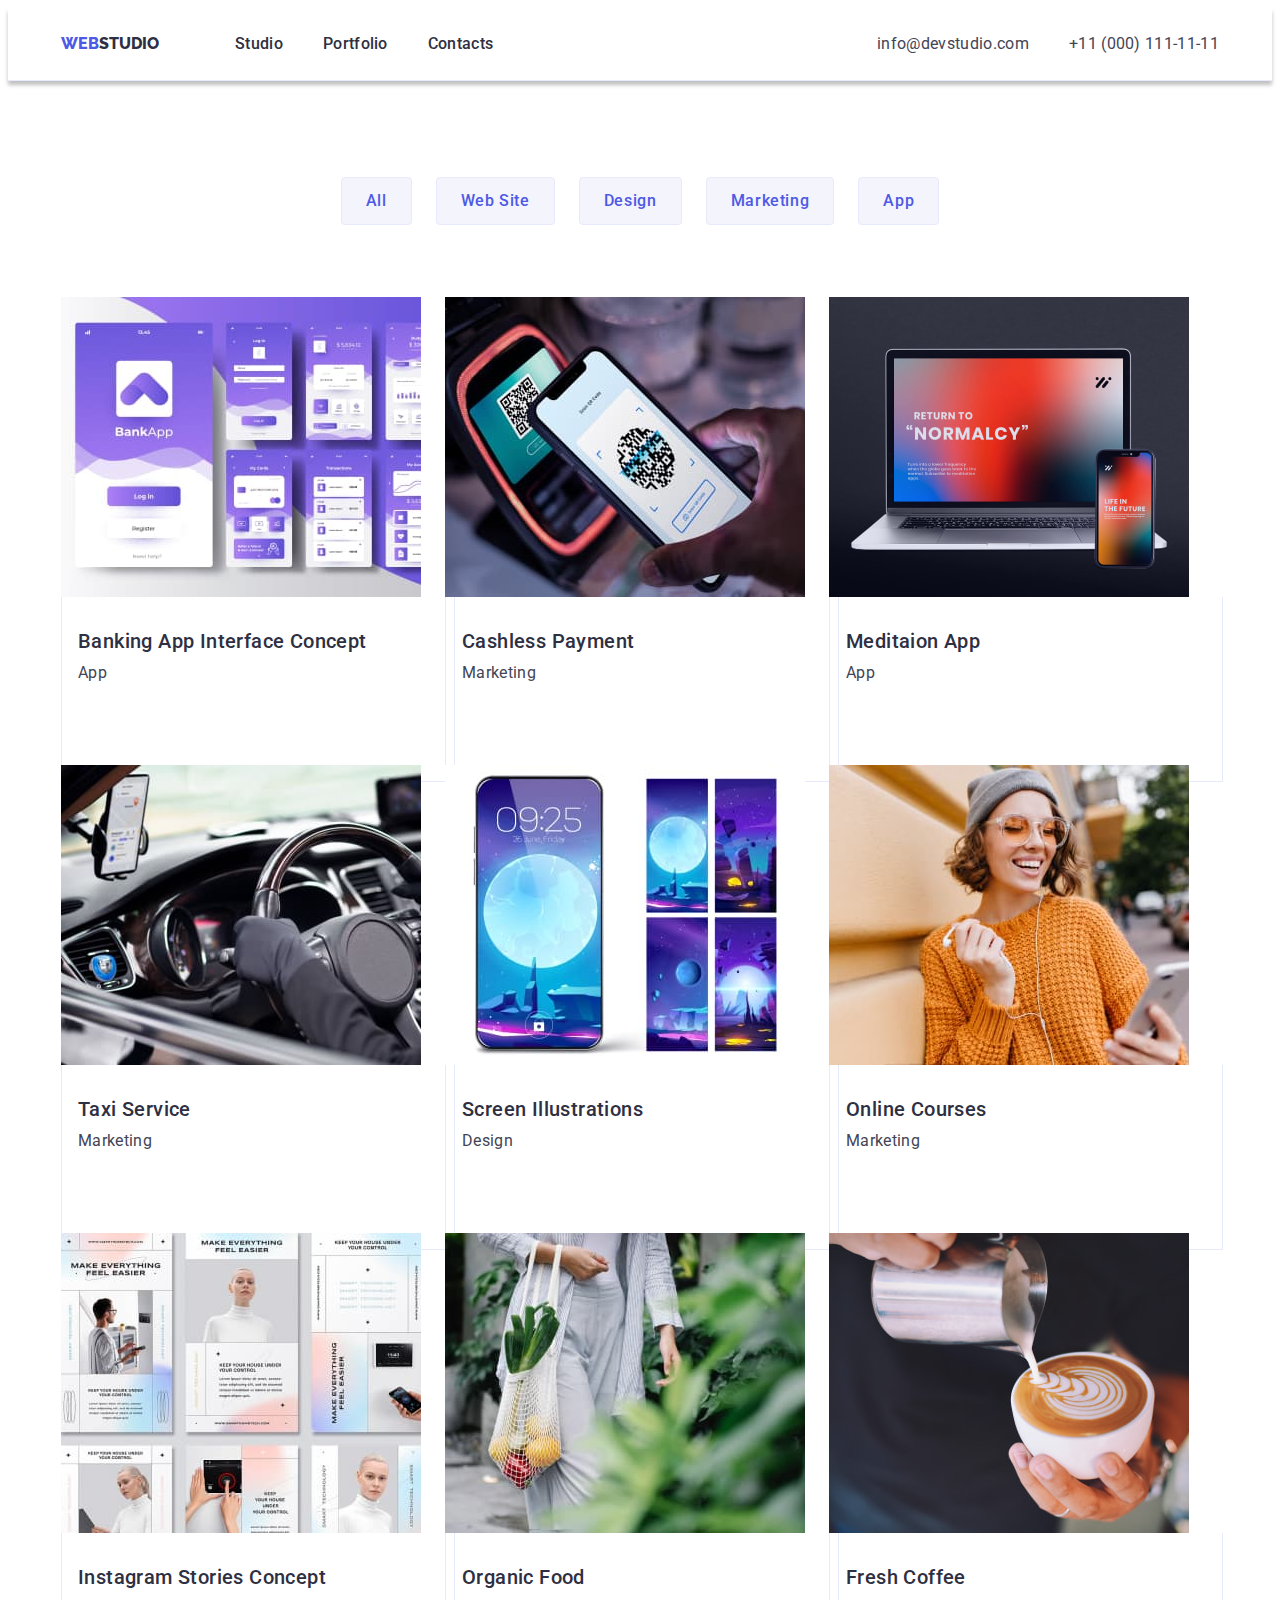
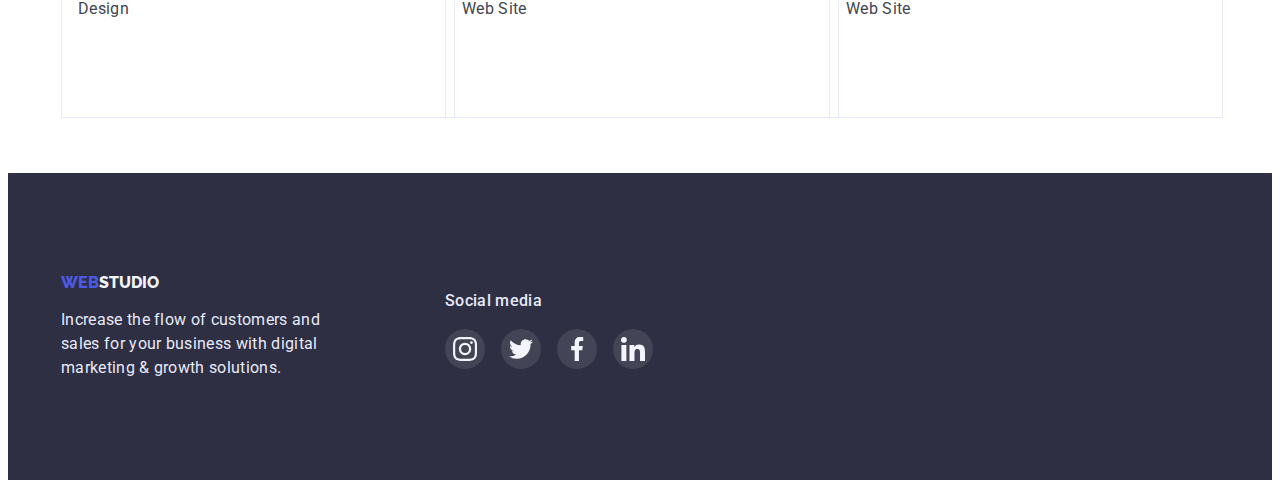
==== portfolio.html @ ff69e770 "start" ====
<!DOCTYPE html>
<html lang="en">
  <head>
    <meta charset="UTF-8" />
    <meta http-equiv="X-UA-Compatible" content="IE=edge" />
    <meta name="viewport" content="width=device-width, initial-scale=1.0" />
    <title>Document</title>
    <link rel="preconnect" href="https://fonts.googleapis.com">
    <link rel="preconnect" href="https://fonts.gstatic.com" crossorigin>
    <link href="https://fonts.googleapis.com/css2?family=Raleway:wght@800&family=Roboto:wght@400;500;700;900&display=swap" rel="stylesheet">
    <link rel="stylesheet" href="https://cdnjs.cloudflare.com/ajax/libs/modern-normalize/1.1.0/modern-normalize.min.css" integrity="sha512-wpPYUAdjBVSE4KJnH1VR1HeZfpl1ub8YT/NKx4PuQ5NmX2tKuGu6U/JRp5y+Y8XG2tV+wKQpNHVUX03MfMFn9Q==" crossorigin="anonymous" referrerpolicy="no-referrer" />
    <link rel="stylesheet" href="./css/styles.css" />
      </head>
      <body>
        <header class="header">
          <div class="container main-nav">
            <nav class="main-nav">
                <a href="./index.html" class="link logo"><span class="web">WEB</span>STUDIO</a>
                <ul class="list site-nav">
                  <li class="item"><a href="./index.html" class="link">Studio</a>
                  </li>
                  <li class="item"><a href="./portfolio.html" class="link">Portfolio</a>
                  </li>
                  <li class="item"><a href="" class="link">Contacts</a>
                  </li>
                </ul>
              </nav>
           <address class="address">
                <ul class="contact-info list">
                  <li class="item"><a href="mailto:info@devstudio.com" class="link">info@devstudio.com</a></li>
                  <li class="item"><a href="tel:+110001111111" class="link">+11 (000) 111-11-11</a></li>
                </ul>
            </address>
    </div>
      </header>
    <main>
      <!-- Секція 1 -->
      <section class="section-portfolio">
        <div class="container">
              <h1 class="title-portfolio">Portfolio</h1>
        <ul class="list button-list">
          <li><button class="button secondary" type="button">All</button></li>
          <li>
            <button class="button secondary" type="button">Web Site</button>
          </li>
          <li><button class="button secondary" type="button">Design</button></li>
          <li>
            <button class="button secondary" type="button">Marketing</button>
          </li>
          <li><button class="button secondary" type="button">App</button></li>
        </ul>
        <ul class="list card-set">
          <li class="flex-element">
            <a href="#" class="link shadow">
            <img class="list-image" src="./images/banking-app.jpg" alt="Banking App Interface Concept" width="360"/>
            <div class="card-description">
            <h3 class="section-title">Banking App Interface Concept</h3>
            <p class="section-text-group">App</p>
            </div>
            </a>
          </li>
          <li class="flex-element">
            <a href="#" class="link shadow">
            <img class="list-image"
              src="./images/cashless-payment.jpg"
              alt="Cashless Payment"
              width="360"/>
              <div class="card-description">
              <h3 class="section-title">Cashless Payment</h3>
            <p class="section-text-group">Marketing</p>
              </div>
            </a>
          </li>
          <li class="flex-element">
            <a href="#" class="link shadow">
            <img class="list-image"
              src="./images/meditaion-app.jpg"
              alt="Meditaion App"
              width="360"
            />
            <div class="card-description">
            <h3 class="section-title">Meditaion App</h3>
            <p class="section-text-group">App</p>
            </div>
            
            </a>
          </li>
          <li class="flex-element">
            <a href="#" class="link shadow">
            <img class="list-image" src="./images/taxi-service.jpg" alt="Taxi Service" width="360" />
            <div class="card-description">
            <h3 class="section-title">Taxi Service</h3>
            <p class="section-text-group">Marketing</p>
            </div>
            </a>
          </li>
          <li class="flex-element">
            <a href="#" class="link shadow">
            <img class="list-image" src="./images/screen-illustrations.jpg"
              alt="Screen Illustrations"
              width="360"/>
              <div class="card-description">
            <h3 class="section-title">Screen Illustrations</h3>
            <p class="section-text-group">Design</p>
          </div>  
          </a>
            </li>
          <li class="flex-element">
            <a href="#" class="link shadow">
            <img class="list-image"
              src="./images/online-courses.jpg"
              alt="Online Courses"
              width="360"/>
              <div class="card-description">
            <h3 class="section-title">Online Courses</h3>
            <p class="section-text-group">Marketing</p>
              </div>
            
            </a>
          </li>
          <li class="flex-element">
            <a href="#" class="link shadow">
            <img class="list-image"
              src="./images/instagram-stories-concept.jpg"
              alt="Instagram Stories Concept"
              width="360"/>
              <div class="card-description">
            <h3 class="section-title">Instagram Stories Concept</h3>
            <p class="section-text-group">Design</p>
              </div>
            </a>
          </li>
          <li class="flex-element">
            <a href="#" class="link shadow">
            <img class="list-image" src="./images/organic-food.jpg" alt="Organic Food" width="360" />
            <div class="card-description">
            <h3 class="section-title">Organic Food</h3>
            <p class="section-text-group">Web Site</p>
            </div>
            </a>
          </li>
          <li class="flex-element">
            <a href="#" class="link shadow">
            <img class="list-image" src="./images/fresh-coffee.jpg" alt="Fresh Coffee" width="360" />
            <div class="card-description">
            <h3 class="section-title">Fresh Coffee</h3>
            <p class="section-text-group">Web Site</p>
            </div>
            
            </a>
          </li>
          </ul>  
        </div>
      
      </section>
    </main>
    <footer class="footer">
      <div class="container footer-left-right">
        <div class="left-container">
        <a href="./index.html" class="link"><span class="logo footer web">WEB</span><span class="logo footer studio">STUDIO</span></a>
        <p >
          Increase the flow of customers and sales for your business with digital
          marketing & growth solutions.
        </p>
        </div>
<div class="right-container">
<p class="footer-social-media-title">Social media</p>
<ul class="footer-icon-list list">
  <li>
<a class="link-footer-icon" href="#">
                    <svg class="footer-icon">
                    <use href="./images/icons.svg#instagram"></use>
                    </svg>
                  </a>
  </li>
  <li>
<a class="link-footer-icon" href="#">
                    <svg class="footer-icon">
                    <use href="./images/icons.svg#twitter"></use>
                    </svg>
                  </a>
  </li>
  <li>
<a class="link-footer-icon" href="#">
                    <svg class="footer-icon">
                    <use href="./images/icons.svg#facebook"></use>
                    </svg>
                  </a>
  </li>
  <li>
<a class="link-footer-icon" href="#">
                    <svg class="footer-icon">
                    <use href="./images/icons.svg#linkedin"></use>
                    </svg>
                  </a>
  </li>
</ul>
      </div>
     </div> 
    </footer>
  </body>
</html>
---- css/styles.css ----
/* header text color #2E2F42 
adress #434455
web color #4D5AE5 */
/* bgc #E5E5E5 */
/* body bgc #FFFFFF  */
/* body color #2E2F42 */
/* 2nd color #434455 */
/* button text color #4D5AE5 bgc #E7E9FC  */
/* btn bgc hover #404BBF text #FFFFFF  */

:root {
  --primary-text-color: #434455;
  --title-color: #2e2f42;
  --footer-studio-color:#F4F4FD;
  --footer-text-color: #E7E9FC;
  --active: #404bbf;
  --body-backgroung-color: #FFFFFF;
  --hero-text-color:  #ffffff;
  --logo-primbutton-color: #4D5AE5;
  --bcg-secbutton-color: #F4F4FD;
}

body {
  font-family: 'Roboto', sans-serif;
  color: var(--primary-text-color);
  background-color: var(--body-backgroung-color);
  }
/* 1. header */
.header{
  border-bottom: 1px solid #E7E9FC;
  box-shadow: 0px 4px 4px rgba(0, 0, 0, 0.25);
   }
h1, h2, h3, h4, h5, h6, p{
  margin: 0;
}
a {
display: block;
}

.list {
  list-style: none;
  margin: 0;
  padding: 0;
  }

.container{
  width: 1158px;
  padding-right: 15px;
  padding-left: 15px;
  margin-left: auto;
  margin-right: auto;

  /* outline: 2px solid tomato; */
}
/* logo */

.main-nav{
  display: flex;
  align-items: center;
}
.link.logo{
padding-top: 24px;
padding-bottom: 24px;
line-height: 1.3333;
color: var(--title-color);
}
.logo{
font-family: 'Raleway', sans-serif;
font-weight: 800;
text-transform: uppercase;
}
.web {
  color: var(--logo-primbutton-color);
}
.main-nav{
  display: flex;
  align-items: center;
}
.main-nav a{
display: block;
}
/* site nav */

.site-nav{
  display: flex;
  margin-left: 76px;
}

.site-nav .item + .item{
  margin-left: 40px;
}
/* .site-nav .item:not(:last-child){
  margin-right: 40px;
} */
/* .site-nav .item:last-child{
  margin-right: 0;
} */
.site-nav a {
display: block;
padding-top: 24px;
padding-bottom: 24px;
color: var(--title-color);
font-weight: 500;
font-size: 16px;
line-height: 1.5;
letter-spacing: 0.02em;
}
.site-nav a:hover,
.site-nav a:focus {
  color: var(--active);
}
address{
  margin-left: auto;
}
.address {
font-style: normal;
font-weight: 400;
font-size: 16px;
line-height: 1.5;
letter-spacing: 0.02em;
color: var(--primary-text-color);
}
.contact-info .item + .item{
margin-left: 40px;
}
.contact-info{
  display: flex;
}
.contact-info a{
  padding-top: 24px;
  padding-bottom: 24px;
  display: block;
}

/* 2. main */


.link{
text-decoration: none;
}
/* .link:active{
  color: var(--active)
} */
.contact-info a {
  color: var(--primary-text-color);
}
.contact-info a:hover,
.contact-info a:focus {
  color: var(--active);
}
 
/* buttons */

.button {
font-family: 'Roboto', sans-serif;
font-size: 16px;
font-weight: 500;
line-height: 1.33;
letter-spacing: 0.04em;
cursor: pointer;
border-radius: 4px;
text-align: center;
}

.button.primary {
color: var(--background-color);
background-color: var(--logo-primbutton-color);
padding: 16px 32px;
min-width: 169px;
border: none;
box-shadow: 0px 4px 4px rgba(0, 0, 0, 0.15);
}
.button.primary:hover,
.button.primary:focus {
  color: var(--background-color);
  background-color: var(--active);
}
.button.secondary {
color: var(--logo-primbutton-color);
padding: 12px 24px;
background: var(--bcg-secbutton-color);
min-height: 48px;
border: 1px solid var(--footer-text-color);
}
.button.secondary:hover,
.button.secondary:focus {
  background-color: var(--active);
  color: var(--hero-text-color);
  box-shadow: 0px 3px 1px rgba(0, 0, 0, 0.1), 0px 2px 1px rgba(0, 0, 0, 0.08), 0px 2px 2px rgba(0, 0, 0, 0.12);
  border-color: transparent;
}
 
/* sections */
.section{
  padding-top: 120px;
  padding-bottom: 120px;
}
.section-portfolio{
  padding-top: 96px;
  padding-bottom: 120px; 
}
.container.container-button{
  padding-top: 96px;
  padding-bottom: 72px;
}
/* hero */
.hero-title {
width: 496px;
color: var(--hero-text-color);
font-size: 56px;
letter-spacing: 0.02em;
line-height: 1.07;
margin: 0px auto 48px;
display: block;
}

.hero{
  text-align: center;
  color: var(--footer-text-color);
  padding-top: 188px;
  padding-bottom: 188px;
  height: 600px;
  max-width: 1440px;
  margin-left: auto;
  margin-right: auto;
  left: 0px;
  top: 72px;
  background-color: var(--title-color);
  background-image: linear-gradient(rgba(46, 47, 66, 0.7), rgba(46, 47, 66, 0.7)),
   url("../images/hero-overlay.jpg");
  background-repeat: no-repeat;
  background-position: center;
  background-size: cover;
}

.section-title.advantages {
  display: none;
}

.section-title-big{
font-size: 36px;
letter-spacing: 0.02em;
line-height: 1.11;
text-align: center;
text-transform: capitalize;
margin-top:0px;
margin-bottom: 72px;
}
.title-portfolio{
display: none;
}

.li-item::before{
display: block;
content: "";
width: 264px;
height: 112px;
background-color: var(--bcg-secbutton-color);
background-size: 64px;
background-repeat: no-repeat;
background-position: center;
margin-bottom: 8px;
border-radius: 4px;

}
.icon-satelite::before{
background-image: url(../images/antenna.svg);
}
.icon-clock::before{
background-image: url(../images/clock.svg);
}
.icon-diagram::before{
background-image: url(../images/diagram.svg);
}
.icon-astronaut::before{
background-image: url(../images/astronaut.svg);
}
.section-title {
color: var(--title-color);
font-weight: 500;
font-size: 20px;
line-height: 1.2;
letter-spacing: 0.02em;
padding-top: 0;
margin-top: 0;
margin-bottom: 8px;
}
.section-text{
margin-top: 0;
font-style: normal;
font-weight: 400;
font-size: 16px;
line-height: 1.5;
letter-spacing: 0.02em;
}
.section-text-group {
font-size: 16px;
line-height: 1.5;
letter-spacing: 0.02em;
color: var(--primary-text-color);
}
.container.work-departments{
  margin-bottom: 120px;
}
.team {
  background-color: var(--bcg-secbutton-color);
  text-align:center;
  padding-top: 120px;
  padding-bottom: 120px;
}
.list-image {
  width: 360px;

  display: block;
}
.team-member{
background-color: #fff;
box-shadow: 0px 1px 6px rgba(46, 47, 66, 0.08), 0px 1px 1px rgba(46, 47, 66, 0.16), 0px 2px 1px rgba(46, 47, 66, 0.08);
}
.team-description{
  padding: 32px 16px 32px 16px;
  background: #FFFFFF;
  border-radius: 0px 0px 4px 4px;
}
.team-social{
list-style: none;
display: flex;
padding: 0;
margin: 0;
gap: 24px;
}
.link-social{
  display: flex;
  padding: 0;
  margin: 0;
  width: 40px;
  height: 40px;
  background-color: var(--logo-primbutton-color);
  border-radius: 50%;
  justify-content: center;
  align-items: center;
  
}
/* .team-social li + li{
margin-left: 24px;
} */
.social{
width: 16px;
height: 16px;
}
.link-social:hover,
.link-social:focus{
background-color: var(--active);
}
.card-title{
  margin-top: 0px;
  margin-bottom: 8px;
}
.card-text{
  margin-top: 0px;
  margin-bottom: 8px;
  color: var(--primary-text-color);
  font-size: 16px;
  line-height: 1.5;
  letter-spacing: 0.02em;
}
.card-description {
  padding: 32px 16px;
  border: 1px solid #E7E9FC;
  border-top: none;
  width: 360px;
  height: 120px;
}

.customers-list{
list-style: none;
display: flex;
padding: 0;
margin: 0;
gap: 24px;
}

.link-customers{
  display: flex;
  padding: 0;
  margin: 0;
  width: 168px;
  height: 88px;
  border: 1px solid #8E8F99;
  border-radius: 4px;
  justify-content: center;
  align-items: center;
}
.icon-customers{
  width: 104px;
  height: 56px;
  fill:#8E8F99;
}
.link-customers:hover .icon-customers,
.link-customers:focus .icon-customers{
fill: var(--active);
}
.link-customers:hover,
.link-customers:focus{
border-color: var(--active);

}


.footer{
  background-color:var(--title-color);
  padding-top: 100px;
  padding-bottom: 100px;
}
.footer p {
color: var(--footer-text-color);
font-size: 16px;
line-height: 1.5;
letter-spacing: 0.02em;

}
.footer.studio {
  color: var(--bcg-secbutton-color);
}
.footer p{
  width: 264px;
  margin-top: 16px;
}

.right-container {


}
.footer-social-media-title {
margin-bottom: 16px;
color: var(--footer-text-color);
font-weight: 500;
font-size: 16px;
line-height: 1.5;
letter-spacing: 0.02em;
}
.footer-icon-list {
  display: flex;
  gap: 16px;
}
.link-footer-icon{
  display: flex;
  padding: 0;
  margin: 0;
  width: 40px;
  height: 40px;
  background: rgba(255, 255, 255, 0.1);
  border-radius: 50%;
  justify-content: center;
  align-items: center;
  }

.link-footer-icon:hover,
.link-footer-icon:focus{
  background-color: #31D0AA;
}

.footer-icon{
  width: 24px;
  height: 24px;
}
.footer-left-right{
  display: flex;
}
.left-container{
  margin-right: 120px;
}

 /*------ PORTFOLIO -------*/
.list.card-set {
  display: flex;
  flex-wrap: wrap;
  /* justify-content: space-between; */
}
.flex-element{
  width: 360px;
  height: 420px;
  margin-right: 24px;
  margin-bottom: 48px;
  
}
.flex-element:nth-child(3n){
  margin-right: 0;
}
.flex-element:nth-last-child(-n + 3){
  margin-bottom: 0;
}
.list.button-list{
  display: flex;
  justify-content: center;
  column-gap: 24px;
  margin-bottom: 72px;
}
.list.advantages,
.list.work-departments,
.list.card{
  display: flex;
  justify-content: center;
  column-gap: 24px;
}

.shadow:hover,
.shadow:focus{
box-shadow: 0px 1px 6px rgba(46, 47, 66, 0.08), 0px 1px 1px rgba(46, 47, 66, 0.16), 0px 2px 1px rgba(46, 47, 66, 0.08);
}



/* HW5  */

.backdrop{
  position: fixed;
  top:0;
  left:0;
  width: 100%;
  height: 100%;
  background-color: rgba(46, 47, 66, 0.4);
}

.modal{
position: absolute;
top: 50%;
left: 50%;
transform: translate(-50%, -50%);

  width: 408px;
  height: 576px;
  background: #FCFCFC;
box-shadow: 0px 1px 1px rgba(0, 0, 0, 0.14), 0px 1px 3px rgba(0, 0, 0, 0.12), 0px 2px 1px rgba(0, 0, 0, 0.2);
border-radius: 4px;
}
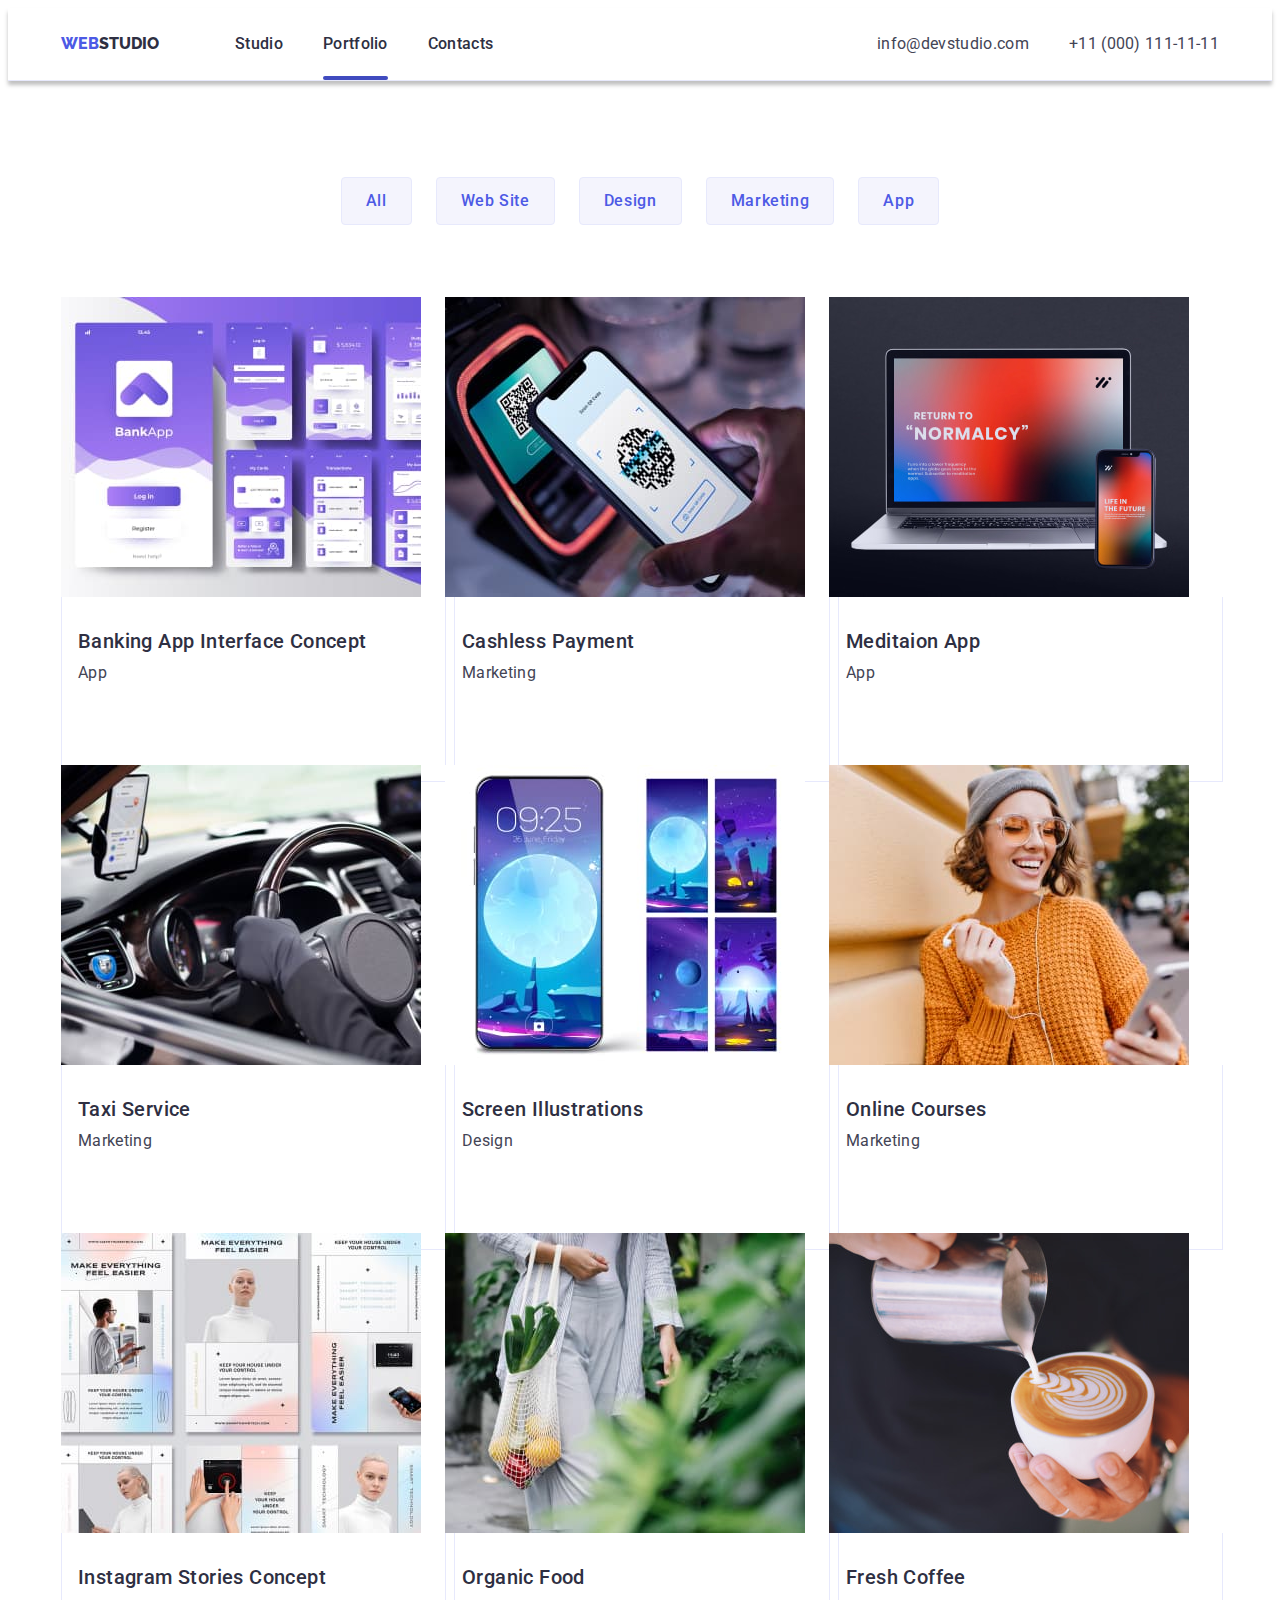
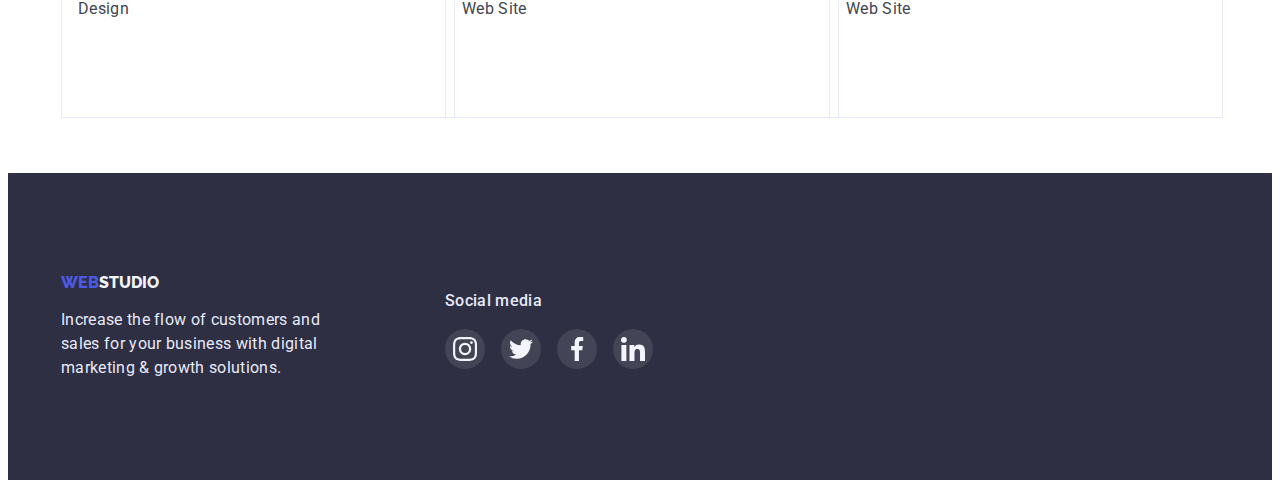
==== commit 8be36042: "finished portfolio cards overlay" ====
--- a/portfolio.html
+++ b/portfolio.html
@@ -17,13 +17,13 @@
             <nav class="main-nav">
                 <a href="./index.html" class="link logo"><span class="web">WEB</span>STUDIO</a>
                 <ul class="list site-nav">
-                  <li class="item"><a href="./index.html" class="link">Studio</a>
-                  </li>
-                  <li class="item"><a href="./portfolio.html" class="link">Portfolio</a>
-                  </li>
-                  <li class="item"><a href="" class="link">Contacts</a>
-                  </li>
-                </ul>
+              <li class="item"><a href="./index.html" class="link">Studio</a>
+              </li>
+              <li class="item"><a href="./portfolio.html" class="link current-page">Portfolio</a>
+              </li>
+              <li class="item"><a href="" class="link">Contacts</a>
+              </li>
+            </ul>
               </nav>
            <address class="address">
                 <ul class="contact-info list">
@@ -52,7 +52,12 @@
         <ul class="list card-set">
           <li class="flex-element">
             <a href="#" class="link shadow">
-            <img class="list-image" src="./images/banking-app.jpg" alt="Banking App Interface Concept" width="360"/>
+              <div class="product-thumb">
+                <img class="list-image" src="./images/banking-app.jpg" alt="Banking App Interface Concept" width="360"/>
+                <div class="content-overlay">
+                  <p class="overlay-text">14 Stylish and User-Friendly App Design Concepts · Task Manager App · Calorie Tracker App · Exotic Fruit Ecommerce App · Cloud Storage App</p>
+                </div>
+                </div>
             <div class="card-description">
             <h3 class="section-title">Banking App Interface Concept</h3>
             <p class="section-text-group">App</p>
@@ -61,56 +66,82 @@
           </li>
           <li class="flex-element">
             <a href="#" class="link shadow">
-            <img class="list-image"
-              src="./images/cashless-payment.jpg"
+              <div class="product-thumb">
+            <img class="list-image" src="./images/cashless-payment.jpg"
               alt="Cashless Payment"
               width="360"/>
+              <div class="content-overlay">
+                  <p class="overlay-text">14 Stylish and User-Friendly App Design Concepts · Task Manager App · Calorie Tracker App · Exotic Fruit Ecommerce App · Cloud Storage App</p>
+                </div>
+                </div>
               <div class="card-description">
               <h3 class="section-title">Cashless Payment</h3>
             <p class="section-text-group">Marketing</p>
               </div>
-            </a>
-          </li>
-          <li class="flex-element">
-            <a href="#" class="link shadow">
+              
+            </a>
+          </li>
+          <li class="flex-element">
+            <a href="#" class="link shadow">
+              <div class="product-thumb">
             <img class="list-image"
               src="./images/meditaion-app.jpg"
               alt="Meditaion App"
-              width="360"
-            />
+              width="360"/>
+              <div class="content-overlay">
+                  <p class="overlay-text">14 Stylish and User-Friendly App Design Concepts · Task Manager App · Calorie Tracker App · Exotic Fruit Ecommerce App · Cloud Storage App</p>
+                </div>
+                 </div>
             <div class="card-description">
             <h3 class="section-title">Meditaion App</h3>
             <p class="section-text-group">App</p>
             </div>
-            
-            </a>
-          </li>
-          <li class="flex-element">
-            <a href="#" class="link shadow">
+           
+            </a>
+          </li>
+          <li class="flex-element">
+            <a href="#" class="link shadow">
+            <div class="product-thumb">
             <img class="list-image" src="./images/taxi-service.jpg" alt="Taxi Service" width="360" />
+            <div class="content-overlay">
+                  <p class="overlay-text">14 Stylish and User-Friendly App Design Concepts · Task Manager App · Calorie Tracker App · Exotic Fruit Ecommerce App · Cloud Storage App</p>
+                </div>
+                </div>
             <div class="card-description">
             <h3 class="section-title">Taxi Service</h3>
             <p class="section-text-group">Marketing</p>
             </div>
-            </a>
-          </li>
-          <li class="flex-element">
-            <a href="#" class="link shadow">
+            
+            </a>
+          </li>
+          <li class="flex-element">
+            <a href="#" class="link shadow">
+            <div class="product-thumb">
             <img class="list-image" src="./images/screen-illustrations.jpg"
               alt="Screen Illustrations"
               width="360"/>
+              <div class="content-overlay">
+                  <p class="overlay-text">14 Stylish and User-Friendly App Design Concepts · Task Manager App · Calorie Tracker App · Exotic Fruit Ecommerce App · Cloud Storage App</p>
+                </div>
+                </div>
               <div class="card-description">
             <h3 class="section-title">Screen Illustrations</h3>
             <p class="section-text-group">Design</p>
-          </div>  
+          </div>
+          
           </a>
             </li>
           <li class="flex-element">
             <a href="#" class="link shadow">
+            <div class="product-thumb">
             <img class="list-image"
               src="./images/online-courses.jpg"
               alt="Online Courses"
               width="360"/>
+              <div class="content-overlay">
+                  <p class="overlay-text">14 Stylish and User-Friendly App Design Concepts · Task Manager App · Calorie Tracker App · Exotic Fruit Ecommerce App · Cloud Storage App</p>
+                </div>
+                </div>
               <div class="card-description">
             <h3 class="section-title">Online Courses</h3>
             <p class="section-text-group">Marketing</p>
@@ -120,19 +151,29 @@
           </li>
           <li class="flex-element">
             <a href="#" class="link shadow">
+            <div class="product-thumb">
             <img class="list-image"
               src="./images/instagram-stories-concept.jpg"
               alt="Instagram Stories Concept"
               width="360"/>
+              <div class="content-overlay">
+                  <p class="overlay-text">14 Stylish and User-Friendly App Design Concepts · Task Manager App · Calorie Tracker App · Exotic Fruit Ecommerce App · Cloud Storage App</p>
+                </div>
+                </div>
               <div class="card-description">
             <h3 class="section-title">Instagram Stories Concept</h3>
             <p class="section-text-group">Design</p>
               </div>
-            </a>
-          </li>
-          <li class="flex-element">
-            <a href="#" class="link shadow">
+              </a>
+          </li>
+          <li class="flex-element">
+            <a href="#" class="link shadow">
+          <div class="product-thumb">
             <img class="list-image" src="./images/organic-food.jpg" alt="Organic Food" width="360" />
+            <div class="content-overlay">
+                  <p class="overlay-text">14 Stylish and User-Friendly App Design Concepts · Task Manager App · Calorie Tracker App · Exotic Fruit Ecommerce App · Cloud Storage App</p>
+                </div>
+                </div>
             <div class="card-description">
             <h3 class="section-title">Organic Food</h3>
             <p class="section-text-group">Web Site</p>
@@ -141,17 +182,21 @@
           </li>
           <li class="flex-element">
             <a href="#" class="link shadow">
+              <div class="product-thumb">
             <img class="list-image" src="./images/fresh-coffee.jpg" alt="Fresh Coffee" width="360" />
+            <div class="content-overlay">
+                  <p class="overlay-text">14 Stylish and User-Friendly App Design Concepts · Task Manager App · Calorie Tracker App · Exotic Fruit Ecommerce App · Cloud Storage App</p>
+                </div>
+                 </div>
             <div class="card-description">
             <h3 class="section-title">Fresh Coffee</h3>
             <p class="section-text-group">Web Site</p>
             </div>
-            
+            </div>
             </a>
           </li>
           </ul>  
         </div>
-      
       </section>
     </main>
     <footer class="footer">
--- a/css/styles.css
+++ b/css/styles.css
@@ -84,6 +84,21 @@
 .site-nav{
   display: flex;
   margin-left: 76px;
+}
+.current-page{
+position: relative;
+
+}
+.current-page::after{
+  position: absolute;
+  content: "";
+  width: 100%;
+  display: block;
+  left: 0;
+  bottom: 0;
+  background-color: var(--active);
+  height: 4px;
+  border-radius: 2px;
 }
 
 .site-nav .item + .item{
@@ -104,6 +119,8 @@
 font-size: 16px;
 line-height: 1.5;
 letter-spacing: 0.02em;
+
+transition: color 250ms cubic-bezier(0.4, 0, 0.2, 1);
 }
 .site-nav a:hover,
 .site-nav a:focus {
@@ -143,6 +160,7 @@
 } */
 .contact-info a {
   color: var(--primary-text-color);
+  transition: color 250ms cubic-bezier(0.4, 0, 0.2, 1);
 }
 .contact-info a:hover,
 .contact-info a:focus {
@@ -169,6 +187,8 @@
 min-width: 169px;
 border: none;
 box-shadow: 0px 4px 4px rgba(0, 0, 0, 0.15);
+
+transition: background-color 250ms cubic-bezier(0.4, 0, 0.2, 1);
 }
 .button.primary:hover,
 .button.primary:focus {
@@ -181,6 +201,8 @@
 background: var(--bcg-secbutton-color);
 min-height: 48px;
 border: 1px solid var(--footer-text-color);
+
+transition: background-color 250ms cubic-bezier(0.4, 0, 0.2, 1), color 250ms cubic-bezier(0.4, 0, 0.2, 1);
 }
 .button.secondary:hover,
 .button.secondary:focus {
@@ -339,8 +361,11 @@
   border-radius: 50%;
   justify-content: center;
   align-items: center;
-  
-}
+
+transition-property: background-color;
+transition-duration: 250ms;
+transition-timing-function: cubic-bezier(0.4, 0, 0.2, 1);
+  }
 /* .team-social li + li{
 margin-left: 24px;
 } */
@@ -390,11 +415,18 @@
   border-radius: 4px;
   justify-content: center;
   align-items: center;
+transition-property: fill, border-color;
+transition-duration: 250ms;
+transition-timing-function: cubic-bezier(0.4, 0, 0.2, 1);
+
+
 }
 .icon-customers{
   width: 104px;
   height: 56px;
   fill:#8E8F99;
+  border-color: #8E8F99;
+  transition-property: fill 250ms cubic-bezier(0.4, 0, 0.2, 1);
 }
 .link-customers:hover .icon-customers,
 .link-customers:focus .icon-customers{
@@ -403,7 +435,7 @@
 .link-customers:hover,
 .link-customers:focus{
 border-color: var(--active);
-
+fill: var(--active)
 }
 
 
@@ -427,10 +459,6 @@
   margin-top: 16px;
 }
 
-.right-container {
-
-
-}
 .footer-social-media-title {
 margin-bottom: 16px;
 color: var(--footer-text-color);
@@ -453,6 +481,8 @@
   border-radius: 50%;
   justify-content: center;
   align-items: center;
+
+  transition: background-color 250ms cubic-bezier(0.4, 0, 0.2, 1);
   }
 
 .link-footer-icon:hover,
@@ -482,7 +512,7 @@
   height: 420px;
   margin-right: 24px;
   margin-bottom: 48px;
-  
+  position: relative;
 }
 .flex-element:nth-child(3n){
   margin-right: 0;
@@ -503,7 +533,9 @@
   justify-content: center;
   column-gap: 24px;
 }
-
+.shadow {
+  transition: box-shadow 250ms cubic-bezier(0.4, 0, 0.2, 1);
+}
 .shadow:hover,
 .shadow:focus{
 box-shadow: 0px 1px 6px rgba(46, 47, 66, 0.08), 0px 1px 1px rgba(46, 47, 66, 0.16), 0px 2px 1px rgba(46, 47, 66, 0.08);
@@ -521,6 +553,10 @@
   height: 100%;
   background-color: rgba(46, 47, 66, 0.4);
 }
+.backdrop.is-hidden{
+  opacity: 0;
+  pointer-events: none;
+}
 
 .modal{
 position: absolute;
@@ -531,6 +567,49 @@
   width: 408px;
   height: 576px;
   background: #FCFCFC;
-box-shadow: 0px 1px 1px rgba(0, 0, 0, 0.14), 0px 1px 3px rgba(0, 0, 0, 0.12), 0px 2px 1px rgba(0, 0, 0, 0.2);
-border-radius: 4px;
+  box-shadow: 0px 1px 1px rgba(0, 0, 0, 0.14), 0px 1px 3px rgba(0, 0, 0, 0.12), 0px 2px 1px rgba(0, 0, 0, 0.2);
+  border-radius: 4px;
+}
+
+.product-thumb{
+position: relative;
+overflow: hidden;
+}
+
+.content-overlay{
+  position: absolute;
+  top: 0;
+  left: 0;
+  width: 100%;
+  height: 100%;
+  background: var(--logo-primbutton-color);
+  background-blend-mode: soft-light;
+  mix-blend-mode: normal;
+  opacity: 0;
+  transform: translateY(100%);
+  transition: transform 250ms cubic-bezier(0.4, 0, 0.2, 1);
+}
+
+.flex-element:hover .content-overlay{
+  opacity: 1;
+  transform: translateY(0);
+}
+
+.overlay-text{
+  position: absolute;
+  width: 296px;
+  height: 96px;
+  left: 32px;
+  top: 40px;
+  font-size: 16px;
+  line-height: 1.5;
+  letter-spacing: 0.02em;
+  color: var(--bcg-secbutton-color);
+  opacity: 0;
+}
+.flex-element:hover .overlay-text{
+  opacity: 1;
+}
+.content-overlay{
+
 }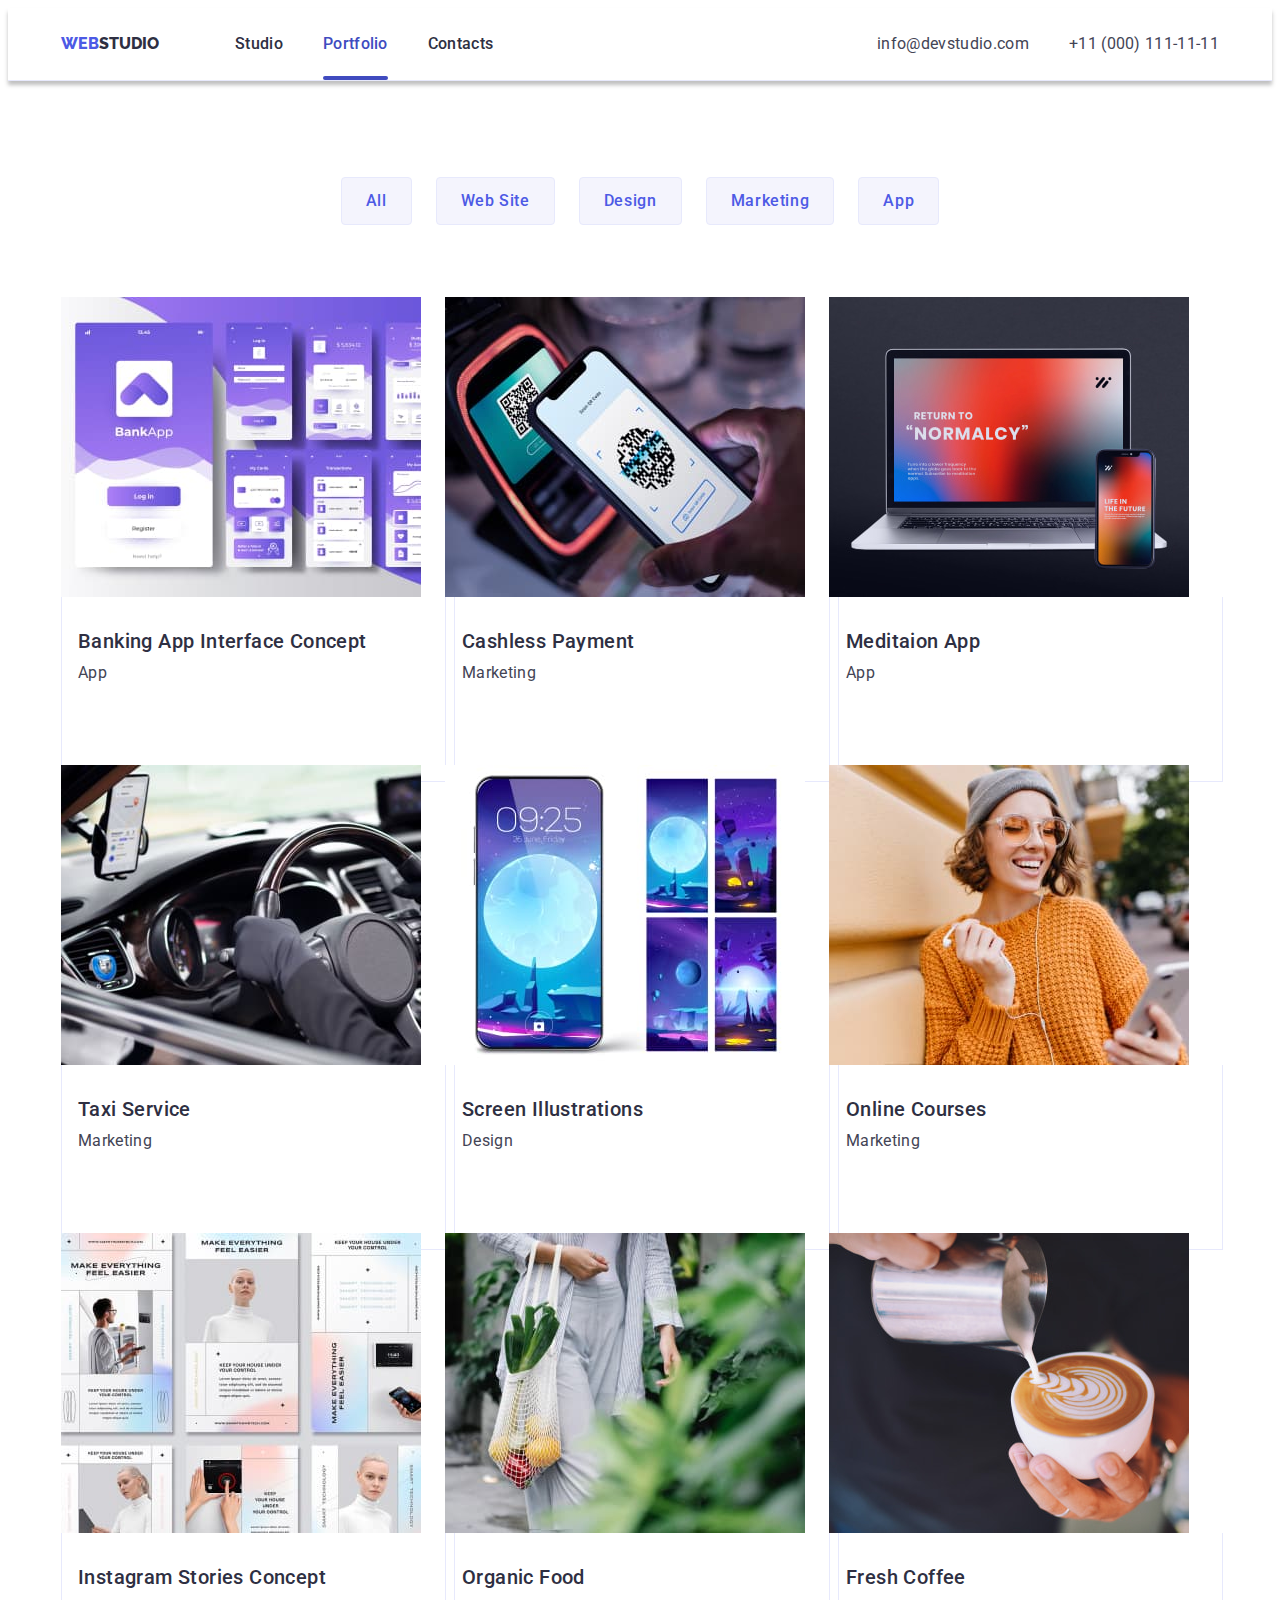
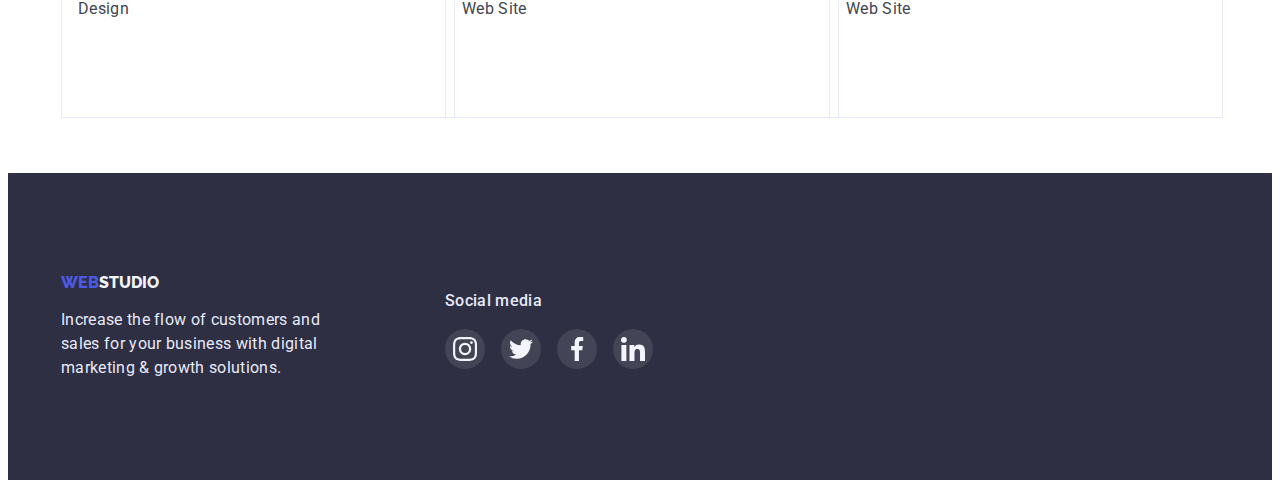
==== commit f2a3f552: "fixed after S. Korobka" ====
--- a/portfolio.html
+++ b/portfolio.html
@@ -5,243 +5,326 @@
     <meta http-equiv="X-UA-Compatible" content="IE=edge" />
     <meta name="viewport" content="width=device-width, initial-scale=1.0" />
     <title>Document</title>
-    <link rel="preconnect" href="https://fonts.googleapis.com">
-    <link rel="preconnect" href="https://fonts.gstatic.com" crossorigin>
-    <link href="https://fonts.googleapis.com/css2?family=Raleway:wght@800&family=Roboto:wght@400;500;700;900&display=swap" rel="stylesheet">
-    <link rel="stylesheet" href="https://cdnjs.cloudflare.com/ajax/libs/modern-normalize/1.1.0/modern-normalize.min.css" integrity="sha512-wpPYUAdjBVSE4KJnH1VR1HeZfpl1ub8YT/NKx4PuQ5NmX2tKuGu6U/JRp5y+Y8XG2tV+wKQpNHVUX03MfMFn9Q==" crossorigin="anonymous" referrerpolicy="no-referrer" />
+    <link rel="preconnect" href="https://fonts.googleapis.com" />
+    <link rel="preconnect" href="https://fonts.gstatic.com" crossorigin />
+    <link
+      href="https://fonts.googleapis.com/css2?family=Raleway:wght@800&family=Roboto:wght@400;500;700;900&display=swap"
+      rel="stylesheet"
+    />
+    <link
+      rel="stylesheet"
+      href="https://cdnjs.cloudflare.com/ajax/libs/modern-normalize/1.1.0/modern-normalize.min.css"
+      integrity="sha512-wpPYUAdjBVSE4KJnH1VR1HeZfpl1ub8YT/NKx4PuQ5NmX2tKuGu6U/JRp5y+Y8XG2tV+wKQpNHVUX03MfMFn9Q=="
+      crossorigin="anonymous"
+      referrerpolicy="no-referrer"
+    />
     <link rel="stylesheet" href="./css/styles.css" />
-      </head>
-      <body>
-        <header class="header">
-          <div class="container main-nav">
-            <nav class="main-nav">
-                <a href="./index.html" class="link logo"><span class="web">WEB</span>STUDIO</a>
-                <ul class="list site-nav">
-              <li class="item"><a href="./index.html" class="link">Studio</a>
-              </li>
-              <li class="item"><a href="./portfolio.html" class="link current-page">Portfolio</a>
-              </li>
-              <li class="item"><a href="" class="link">Contacts</a>
-              </li>
-            </ul>
-              </nav>
-           <address class="address">
-                <ul class="contact-info list">
-                  <li class="item"><a href="mailto:info@devstudio.com" class="link">info@devstudio.com</a></li>
-                  <li class="item"><a href="tel:+110001111111" class="link">+11 (000) 111-11-11</a></li>
-                </ul>
-            </address>
-    </div>
-      </header>
+  </head>
+  <body>
+    <header class="header">
+      <div class="container main-nav">
+        <nav class="main-nav">
+          <a href="./index.html" class="link logo"
+            ><span class="web">WEB</span>STUDIO</a
+          >
+          <ul class="list site-nav">
+            <li class="item"><a href="./index.html" class="link">Studio</a></li>
+            <li class="item">
+              <a href="./portfolio.html" class="link current-page">Portfolio</a>
+            </li>
+            <li class="item"><a href="" class="link">Contacts</a></li>
+          </ul>
+        </nav>
+        <address class="address">
+          <ul class="contact-info list">
+            <li class="item">
+              <a href="mailto:info@devstudio.com" class="link"
+                >info@devstudio.com</a
+              >
+            </li>
+            <li class="item">
+              <a href="tel:+110001111111" class="link">+11 (000) 111-11-11</a>
+            </li>
+          </ul>
+        </address>
+      </div>
+    </header>
     <main>
       <!-- Секція 1 -->
       <section class="section-portfolio">
         <div class="container">
-              <h1 class="title-portfolio">Portfolio</h1>
-        <ul class="list button-list">
-          <li><button class="button secondary" type="button">All</button></li>
-          <li>
-            <button class="button secondary" type="button">Web Site</button>
-          </li>
-          <li><button class="button secondary" type="button">Design</button></li>
-          <li>
-            <button class="button secondary" type="button">Marketing</button>
-          </li>
-          <li><button class="button secondary" type="button">App</button></li>
-        </ul>
-        <ul class="list card-set">
-          <li class="flex-element">
-            <a href="#" class="link shadow">
-              <div class="product-thumb">
-                <img class="list-image" src="./images/banking-app.jpg" alt="Banking App Interface Concept" width="360"/>
-                <div class="content-overlay">
-                  <p class="overlay-text">14 Stylish and User-Friendly App Design Concepts · Task Manager App · Calorie Tracker App · Exotic Fruit Ecommerce App · Cloud Storage App</p>
-                </div>
-                </div>
-            <div class="card-description">
-            <h3 class="section-title">Banking App Interface Concept</h3>
-            <p class="section-text-group">App</p>
-            </div>
-            </a>
-          </li>
-          <li class="flex-element">
-            <a href="#" class="link shadow">
-              <div class="product-thumb">
-            <img class="list-image" src="./images/cashless-payment.jpg"
-              alt="Cashless Payment"
-              width="360"/>
-              <div class="content-overlay">
-                  <p class="overlay-text">14 Stylish and User-Friendly App Design Concepts · Task Manager App · Calorie Tracker App · Exotic Fruit Ecommerce App · Cloud Storage App</p>
-                </div>
-                </div>
-              <div class="card-description">
-              <h3 class="section-title">Cashless Payment</h3>
-            <p class="section-text-group">Marketing</p>
-              </div>
-              
-            </a>
-          </li>
-          <li class="flex-element">
-            <a href="#" class="link shadow">
-              <div class="product-thumb">
-            <img class="list-image"
-              src="./images/meditaion-app.jpg"
-              alt="Meditaion App"
-              width="360"/>
-              <div class="content-overlay">
-                  <p class="overlay-text">14 Stylish and User-Friendly App Design Concepts · Task Manager App · Calorie Tracker App · Exotic Fruit Ecommerce App · Cloud Storage App</p>
-                </div>
-                 </div>
-            <div class="card-description">
-            <h3 class="section-title">Meditaion App</h3>
-            <p class="section-text-group">App</p>
-            </div>
-           
-            </a>
-          </li>
-          <li class="flex-element">
-            <a href="#" class="link shadow">
-            <div class="product-thumb">
-            <img class="list-image" src="./images/taxi-service.jpg" alt="Taxi Service" width="360" />
-            <div class="content-overlay">
-                  <p class="overlay-text">14 Stylish and User-Friendly App Design Concepts · Task Manager App · Calorie Tracker App · Exotic Fruit Ecommerce App · Cloud Storage App</p>
-                </div>
-                </div>
-            <div class="card-description">
-            <h3 class="section-title">Taxi Service</h3>
-            <p class="section-text-group">Marketing</p>
-            </div>
-            
-            </a>
-          </li>
-          <li class="flex-element">
-            <a href="#" class="link shadow">
-            <div class="product-thumb">
-            <img class="list-image" src="./images/screen-illustrations.jpg"
-              alt="Screen Illustrations"
-              width="360"/>
-              <div class="content-overlay">
-                  <p class="overlay-text">14 Stylish and User-Friendly App Design Concepts · Task Manager App · Calorie Tracker App · Exotic Fruit Ecommerce App · Cloud Storage App</p>
-                </div>
-                </div>
-              <div class="card-description">
-            <h3 class="section-title">Screen Illustrations</h3>
-            <p class="section-text-group">Design</p>
-          </div>
-          
-          </a>
-            </li>
-          <li class="flex-element">
-            <a href="#" class="link shadow">
-            <div class="product-thumb">
-            <img class="list-image"
-              src="./images/online-courses.jpg"
-              alt="Online Courses"
-              width="360"/>
-              <div class="content-overlay">
-                  <p class="overlay-text">14 Stylish and User-Friendly App Design Concepts · Task Manager App · Calorie Tracker App · Exotic Fruit Ecommerce App · Cloud Storage App</p>
-                </div>
-                </div>
-              <div class="card-description">
-            <h3 class="section-title">Online Courses</h3>
-            <p class="section-text-group">Marketing</p>
-              </div>
-            
-            </a>
-          </li>
-          <li class="flex-element">
-            <a href="#" class="link shadow">
-            <div class="product-thumb">
-            <img class="list-image"
-              src="./images/instagram-stories-concept.jpg"
-              alt="Instagram Stories Concept"
-              width="360"/>
-              <div class="content-overlay">
-                  <p class="overlay-text">14 Stylish and User-Friendly App Design Concepts · Task Manager App · Calorie Tracker App · Exotic Fruit Ecommerce App · Cloud Storage App</p>
-                </div>
-                </div>
-              <div class="card-description">
-            <h3 class="section-title">Instagram Stories Concept</h3>
-            <p class="section-text-group">Design</p>
-              </div>
-              </a>
-          </li>
-          <li class="flex-element">
-            <a href="#" class="link shadow">
-          <div class="product-thumb">
-            <img class="list-image" src="./images/organic-food.jpg" alt="Organic Food" width="360" />
-            <div class="content-overlay">
-                  <p class="overlay-text">14 Stylish and User-Friendly App Design Concepts · Task Manager App · Calorie Tracker App · Exotic Fruit Ecommerce App · Cloud Storage App</p>
-                </div>
-                </div>
-            <div class="card-description">
-            <h3 class="section-title">Organic Food</h3>
-            <p class="section-text-group">Web Site</p>
-            </div>
-            </a>
-          </li>
-          <li class="flex-element">
-            <a href="#" class="link shadow">
-              <div class="product-thumb">
-            <img class="list-image" src="./images/fresh-coffee.jpg" alt="Fresh Coffee" width="360" />
-            <div class="content-overlay">
-                  <p class="overlay-text">14 Stylish and User-Friendly App Design Concepts · Task Manager App · Calorie Tracker App · Exotic Fruit Ecommerce App · Cloud Storage App</p>
-                </div>
-                 </div>
-            <div class="card-description">
-            <h3 class="section-title">Fresh Coffee</h3>
-            <p class="section-text-group">Web Site</p>
-            </div>
-            </div>
-            </a>
-          </li>
-          </ul>  
+          <h1 class="title-portfolio">Portfolio</h1>
+          <ul class="list button-list">
+            <li><button class="button secondary" type="button">All</button></li>
+            <li>
+              <button class="button secondary" type="button">Web Site</button>
+            </li>
+            <li>
+              <button class="button secondary" type="button">Design</button>
+            </li>
+            <li>
+              <button class="button secondary" type="button">Marketing</button>
+            </li>
+            <li><button class="button secondary" type="button">App</button></li>
+          </ul>
+          <ul class="list card-set">
+            <li class="flex-element">
+              <a href="#" class="link shadow">
+                <div class="product-thumb">
+                  <img
+                    class="list-image"
+                    src="./images/banking-app.jpg"
+                    alt="Banking App Interface Concept"
+                    width="360"
+                  />
+                  <div class="content-overlay">
+                    <p class="overlay-text">
+                      14 Stylish and User-Friendly App Design Concepts · Task
+                      Manager App · Calorie Tracker App · Exotic Fruit Ecommerce
+                      App · Cloud Storage App
+                    </p>
+                  </div>
+                </div>
+                <div class="card-description">
+                  <h3 class="section-title">Banking App Interface Concept</h3>
+                  <p class="section-text-group">App</p>
+                </div>
+              </a>
+            </li>
+            <li class="flex-element">
+              <a href="#" class="link shadow">
+                <div class="product-thumb">
+                  <img
+                    class="list-image"
+                    src="./images/cashless-payment.jpg"
+                    alt="Cashless Payment"
+                    width="360"
+                  />
+                  <div class="content-overlay">
+                    <p class="overlay-text">
+                      14 Stylish and User-Friendly App Design Concepts · Task
+                      Manager App · Calorie Tracker App · Exotic Fruit Ecommerce
+                      App · Cloud Storage App
+                    </p>
+                  </div>
+                </div>
+                <div class="card-description">
+                  <h3 class="section-title">Cashless Payment</h3>
+                  <p class="section-text-group">Marketing</p>
+                </div>
+              </a>
+            </li>
+            <li class="flex-element">
+              <a href="#" class="link shadow">
+                <div class="product-thumb">
+                  <img
+                    class="list-image"
+                    src="./images/meditaion-app.jpg"
+                    alt="Meditaion App"
+                    width="360"
+                  />
+                  <div class="content-overlay">
+                    <p class="overlay-text">
+                      14 Stylish and User-Friendly App Design Concepts · Task
+                      Manager App · Calorie Tracker App · Exotic Fruit Ecommerce
+                      App · Cloud Storage App
+                    </p>
+                  </div>
+                </div>
+                <div class="card-description">
+                  <h3 class="section-title">Meditaion App</h3>
+                  <p class="section-text-group">App</p>
+                </div>
+              </a>
+            </li>
+            <li class="flex-element">
+              <a href="#" class="link shadow">
+                <div class="product-thumb">
+                  <img
+                    class="list-image"
+                    src="./images/taxi-service.jpg"
+                    alt="Taxi Service"
+                    width="360"
+                  />
+                  <div class="content-overlay">
+                    <p class="overlay-text">
+                      14 Stylish and User-Friendly App Design Concepts · Task
+                      Manager App · Calorie Tracker App · Exotic Fruit Ecommerce
+                      App · Cloud Storage App
+                    </p>
+                  </div>
+                </div>
+                <div class="card-description">
+                  <h3 class="section-title">Taxi Service</h3>
+                  <p class="section-text-group">Marketing</p>
+                </div>
+              </a>
+            </li>
+            <li class="flex-element">
+              <a href="#" class="link shadow">
+                <div class="product-thumb">
+                  <img
+                    class="list-image"
+                    src="./images/screen-illustrations.jpg"
+                    alt="Screen Illustrations"
+                    width="360"
+                  />
+                  <div class="content-overlay">
+                    <p class="overlay-text">
+                      14 Stylish and User-Friendly App Design Concepts · Task
+                      Manager App · Calorie Tracker App · Exotic Fruit Ecommerce
+                      App · Cloud Storage App
+                    </p>
+                  </div>
+                </div>
+                <div class="card-description">
+                  <h3 class="section-title">Screen Illustrations</h3>
+                  <p class="section-text-group">Design</p>
+                </div>
+              </a>
+            </li>
+            <li class="flex-element">
+              <a href="#" class="link shadow">
+                <div class="product-thumb">
+                  <img
+                    class="list-image"
+                    src="./images/online-courses.jpg"
+                    alt="Online Courses"
+                    width="360"
+                  />
+                  <div class="content-overlay">
+                    <p class="overlay-text">
+                      14 Stylish and User-Friendly App Design Concepts · Task
+                      Manager App · Calorie Tracker App · Exotic Fruit Ecommerce
+                      App · Cloud Storage App
+                    </p>
+                  </div>
+                </div>
+                <div class="card-description">
+                  <h3 class="section-title">Online Courses</h3>
+                  <p class="section-text-group">Marketing</p>
+                </div>
+              </a>
+            </li>
+            <li class="flex-element">
+              <a href="#" class="link shadow">
+                <div class="product-thumb">
+                  <img
+                    class="list-image"
+                    src="./images/instagram-stories-concept.jpg"
+                    alt="Instagram Stories Concept"
+                    width="360"
+                  />
+                  <div class="content-overlay">
+                    <p class="overlay-text">
+                      14 Stylish and User-Friendly App Design Concepts · Task
+                      Manager App · Calorie Tracker App · Exotic Fruit Ecommerce
+                      App · Cloud Storage App
+                    </p>
+                  </div>
+                </div>
+                <div class="card-description">
+                  <h3 class="section-title">Instagram Stories Concept</h3>
+                  <p class="section-text-group">Design</p>
+                </div>
+              </a>
+            </li>
+            <li class="flex-element">
+              <a href="#" class="link shadow">
+                <div class="product-thumb">
+                  <img
+                    class="list-image"
+                    src="./images/organic-food.jpg"
+                    alt="Organic Food"
+                    width="360"
+                  />
+                  <div class="content-overlay">
+                    <p class="overlay-text">
+                      14 Stylish and User-Friendly App Design Concepts · Task
+                      Manager App · Calorie Tracker App · Exotic Fruit Ecommerce
+                      App · Cloud Storage App
+                    </p>
+                  </div>
+                </div>
+                <div class="card-description">
+                  <h3 class="section-title">Organic Food</h3>
+                  <p class="section-text-group">Web Site</p>
+                </div>
+              </a>
+            </li>
+            <li class="flex-element">
+              <a href="#" class="link shadow">
+                <div class="product-thumb">
+                  <img
+                    class="list-image"
+                    src="./images/fresh-coffee.jpg"
+                    alt="Fresh Coffee"
+                    width="360"
+                  />
+                  <div class="content-overlay">
+                    <p class="overlay-text">
+                      14 Stylish and User-Friendly App Design Concepts · Task
+                      Manager App · Calorie Tracker App · Exotic Fruit Ecommerce
+                      App · Cloud Storage App
+                    </p>
+                  </div>
+                </div>
+                <div class="card-description">
+                  <h3 class="section-title">Fresh Coffee</h3>
+                  <p class="section-text-group">Web Site</p>
+                </div>
+              </a>
+            </li>
+          </ul>
         </div>
       </section>
     </main>
     <footer class="footer">
       <div class="container footer-left-right">
         <div class="left-container">
-        <a href="./index.html" class="link"><span class="logo footer web">WEB</span><span class="logo footer studio">STUDIO</span></a>
-        <p >
-          Increase the flow of customers and sales for your business with digital
-          marketing & growth solutions.
-        </p>
+          <a href="./index.html" class="link"
+            ><span class="logo footer web">WEB</span
+            ><span class="logo footer studio">STUDIO</span></a
+          >
+          <p>
+            Increase the flow of customers and sales for your business with
+            digital marketing & growth solutions.
+          </p>
         </div>
-<div class="right-container">
-<p class="footer-social-media-title">Social media</p>
-<ul class="footer-icon-list list">
-  <li>
-<a class="link-footer-icon" href="#">
-                    <svg class="footer-icon">
-                    <use href="./images/icons.svg#instagram"></use>
-                    </svg>
-                  </a>
-  </li>
-  <li>
-<a class="link-footer-icon" href="#">
-                    <svg class="footer-icon">
-                    <use href="./images/icons.svg#twitter"></use>
-                    </svg>
-                  </a>
-  </li>
-  <li>
-<a class="link-footer-icon" href="#">
-                    <svg class="footer-icon">
-                    <use href="./images/icons.svg#facebook"></use>
-                    </svg>
-                  </a>
-  </li>
-  <li>
-<a class="link-footer-icon" href="#">
-                    <svg class="footer-icon">
-                    <use href="./images/icons.svg#linkedin"></use>
-                    </svg>
-                  </a>
-  </li>
-</ul>
+        <div class="right-container">
+          <p class="footer-social-media-title">Social media</p>
+          <ul class="footer-icon-list list">
+            <li>
+              <a class="link-footer-icon" href="#">
+                <svg class="footer-icon">
+                  <use href="./images/icons.svg#instagram"></use>
+                </svg>
+              </a>
+            </li>
+            <li>
+              <a class="link-footer-icon" href="#">
+                <svg class="footer-icon">
+                  <use href="./images/icons.svg#twitter"></use>
+                </svg>
+              </a>
+            </li>
+            <li>
+              <a class="link-footer-icon" href="#">
+                <svg class="footer-icon">
+                  <use href="./images/icons.svg#facebook"></use>
+                </svg>
+              </a>
+            </li>
+            <li>
+              <a class="link-footer-icon" href="#">
+                <svg class="footer-icon">
+                  <use href="./images/icons.svg#linkedin"></use>
+                </svg>
+              </a>
+            </li>
+          </ul>
+        </div>
       </div>
-     </div> 
     </footer>
   </body>
 </html>
--- a/css/styles.css
+++ b/css/styles.css
@@ -11,39 +11,45 @@
 :root {
   --primary-text-color: #434455;
   --title-color: #2e2f42;
-  --footer-studio-color:#F4F4FD;
-  --footer-text-color: #E7E9FC;
+  --footer-studio-color: #f4f4fd;
+  --footer-text-color: #e7e9fc;
   --active: #404bbf;
-  --body-backgroung-color: #FFFFFF;
-  --hero-text-color:  #ffffff;
-  --logo-primbutton-color: #4D5AE5;
-  --bcg-secbutton-color: #F4F4FD;
+  --body-backgroung-color: #ffffff;
+  --hero-text-color: #ffffff;
+  --logo-primbutton-color: #4d5ae5;
+  --bcg-secbutton-color: #f4f4fd;
 }
 
 body {
   font-family: 'Roboto', sans-serif;
   color: var(--primary-text-color);
   background-color: var(--body-backgroung-color);
-  }
+}
 /* 1. header */
-.header{
-  border-bottom: 1px solid #E7E9FC;
+.header {
+  border-bottom: 1px solid #e7e9fc;
   box-shadow: 0px 4px 4px rgba(0, 0, 0, 0.25);
-   }
-h1, h2, h3, h4, h5, h6, p{
+}
+h1,
+h2,
+h3,
+h4,
+h5,
+h6,
+p {
   margin: 0;
 }
 a {
-display: block;
+  display: block;
 }
 
 .list {
   list-style: none;
   margin: 0;
   padding: 0;
-  }
-
-.container{
+}
+
+.container {
   width: 1158px;
   padding-right: 15px;
   padding-left: 15px;
@@ -54,44 +60,49 @@
 }
 /* logo */
 
-.main-nav{
+.main-nav {
   display: flex;
   align-items: center;
 }
-.link.logo{
-padding-top: 24px;
-padding-bottom: 24px;
-line-height: 1.3333;
-color: var(--title-color);
-}
-.logo{
-font-family: 'Raleway', sans-serif;
-font-weight: 800;
-text-transform: uppercase;
+.link.logo {
+  padding-top: 24px;
+  padding-bottom: 24px;
+  line-height: 1.3333;
+  color: var(--title-color);
+}
+.logo {
+  font-family: 'Raleway', sans-serif;
+  font-weight: 800;
+  text-transform: uppercase;
 }
 .web {
   color: var(--logo-primbutton-color);
 }
-.main-nav{
+.main-nav {
   display: flex;
   align-items: center;
 }
-.main-nav a{
-display: block;
+.main-nav a {
+  display: block;
 }
 /* site nav */
 
-.site-nav{
+.site-nav {
   display: flex;
   margin-left: 76px;
 }
-.current-page{
-position: relative;
-
-}
-.current-page::after{
+
+.current-page {
+  position: relative;
+}
+
+.link.current-page {
+  color: var(--active);
+}
+
+.current-page::after {
   position: absolute;
-  content: "";
+  content: '';
   width: 100%;
   display: block;
   left: 0;
@@ -101,7 +112,7 @@
   border-radius: 2px;
 }
 
-.site-nav .item + .item{
+.site-nav .item + .item {
   margin-left: 40px;
 }
 /* .site-nav .item:not(:last-child){
@@ -111,39 +122,39 @@
   margin-right: 0;
 } */
 .site-nav a {
-display: block;
-padding-top: 24px;
-padding-bottom: 24px;
-color: var(--title-color);
-font-weight: 500;
-font-size: 16px;
-line-height: 1.5;
-letter-spacing: 0.02em;
-
-transition: color 250ms cubic-bezier(0.4, 0, 0.2, 1);
+  display: block;
+  padding-top: 24px;
+  padding-bottom: 24px;
+  color: var(--title-color);
+  font-weight: 500;
+  font-size: 16px;
+  line-height: 1.5;
+  letter-spacing: 0.02em;
+
+  transition: color 250ms cubic-bezier(0.4, 0, 0.2, 1);
 }
 .site-nav a:hover,
 .site-nav a:focus {
   color: var(--active);
 }
-address{
+address {
   margin-left: auto;
 }
 .address {
-font-style: normal;
-font-weight: 400;
-font-size: 16px;
-line-height: 1.5;
-letter-spacing: 0.02em;
-color: var(--primary-text-color);
-}
-.contact-info .item + .item{
-margin-left: 40px;
-}
-.contact-info{
-  display: flex;
-}
-.contact-info a{
+  font-style: normal;
+  font-weight: 400;
+  font-size: 16px;
+  line-height: 1.5;
+  letter-spacing: 0.02em;
+  color: var(--primary-text-color);
+}
+.contact-info .item + .item {
+  margin-left: 40px;
+}
+.contact-info {
+  display: flex;
+}
+.contact-info a {
   padding-top: 24px;
   padding-bottom: 24px;
   display: block;
@@ -151,9 +162,8 @@
 
 /* 2. main */
 
-
-.link{
-text-decoration: none;
+.link {
+  text-decoration: none;
 }
 /* .link:active{
   color: var(--active)
@@ -166,29 +176,29 @@
 .contact-info a:focus {
   color: var(--active);
 }
- 
+
 /* buttons */
 
 .button {
-font-family: 'Roboto', sans-serif;
-font-size: 16px;
-font-weight: 500;
-line-height: 1.33;
-letter-spacing: 0.04em;
-cursor: pointer;
-border-radius: 4px;
-text-align: center;
+  font-family: 'Roboto', sans-serif;
+  font-size: 16px;
+  font-weight: 500;
+  line-height: 1.33;
+  letter-spacing: 0.04em;
+  cursor: pointer;
+  border-radius: 4px;
+  text-align: center;
 }
 
 .button.primary {
-color: var(--background-color);
-background-color: var(--logo-primbutton-color);
-padding: 16px 32px;
-min-width: 169px;
-border: none;
-box-shadow: 0px 4px 4px rgba(0, 0, 0, 0.15);
-
-transition: background-color 250ms cubic-bezier(0.4, 0, 0.2, 1);
+  color: var(--background-color);
+  background-color: var(--logo-primbutton-color);
+  padding: 16px 32px;
+  min-width: 169px;
+  border: none;
+  box-shadow: 0px 4px 4px rgba(0, 0, 0, 0.15);
+
+  transition: background-color 250ms cubic-bezier(0.4, 0, 0.2, 1);
 }
 .button.primary:hover,
 .button.primary:focus {
@@ -196,47 +206,51 @@
   background-color: var(--active);
 }
 .button.secondary {
-color: var(--logo-primbutton-color);
-padding: 12px 24px;
-background: var(--bcg-secbutton-color);
-min-height: 48px;
-border: 1px solid var(--footer-text-color);
-
-transition: background-color 250ms cubic-bezier(0.4, 0, 0.2, 1), color 250ms cubic-bezier(0.4, 0, 0.2, 1);
+  color: var(--logo-primbutton-color);
+  padding: 12px 24px;
+  background: var(--bcg-secbutton-color);
+  min-height: 48px;
+  border: 1px solid var(--footer-text-color);
+
+  transition: background-color 250ms cubic-bezier(0.4, 0, 0.2, 1),
+    color 250ms cubic-bezier(0.4, 0, 0.2, 1),
+    box-shadow 250ms cubic-bezier(0.4, 0, 0.2, 1),
+    border-color 250ms cubic-bezier(0.4, 0, 0.2, 1);
 }
 .button.secondary:hover,
 .button.secondary:focus {
   background-color: var(--active);
   color: var(--hero-text-color);
-  box-shadow: 0px 3px 1px rgba(0, 0, 0, 0.1), 0px 2px 1px rgba(0, 0, 0, 0.08), 0px 2px 2px rgba(0, 0, 0, 0.12);
+  box-shadow: 0px 3px 1px rgba(0, 0, 0, 0.1), 0px 2px 1px rgba(0, 0, 0, 0.08),
+    0px 2px 2px rgba(0, 0, 0, 0.12);
   border-color: transparent;
 }
- 
+
 /* sections */
-.section{
+.section {
   padding-top: 120px;
   padding-bottom: 120px;
 }
-.section-portfolio{
+.section-portfolio {
   padding-top: 96px;
-  padding-bottom: 120px; 
-}
-.container.container-button{
+  padding-bottom: 120px;
+}
+.container.container-button {
   padding-top: 96px;
   padding-bottom: 72px;
 }
 /* hero */
 .hero-title {
-width: 496px;
-color: var(--hero-text-color);
-font-size: 56px;
-letter-spacing: 0.02em;
-line-height: 1.07;
-margin: 0px auto 48px;
-display: block;
-}
-
-.hero{
+  width: 496px;
+  color: var(--hero-text-color);
+  font-size: 56px;
+  letter-spacing: 0.02em;
+  line-height: 1.07;
+  margin: 0px auto 48px;
+  display: block;
+}
+
+.hero {
   text-align: center;
   color: var(--footer-text-color);
   padding-top: 188px;
@@ -248,8 +262,11 @@
   left: 0px;
   top: 72px;
   background-color: var(--title-color);
-  background-image: linear-gradient(rgba(46, 47, 66, 0.7), rgba(46, 47, 66, 0.7)),
-   url("../images/hero-overlay.jpg");
+  background-image: linear-gradient(
+      rgba(46, 47, 66, 0.7),
+      rgba(46, 47, 66, 0.7)
+    ),
+    url('../images/hero-overlay.jpg');
   background-repeat: no-repeat;
   background-position: center;
   background-size: cover;
@@ -259,74 +276,73 @@
   display: none;
 }
 
-.section-title-big{
-font-size: 36px;
-letter-spacing: 0.02em;
-line-height: 1.11;
-text-align: center;
-text-transform: capitalize;
-margin-top:0px;
-margin-bottom: 72px;
-}
-.title-portfolio{
-display: none;
-}
-
-.li-item::before{
-display: block;
-content: "";
-width: 264px;
-height: 112px;
-background-color: var(--bcg-secbutton-color);
-background-size: 64px;
-background-repeat: no-repeat;
-background-position: center;
-margin-bottom: 8px;
-border-radius: 4px;
-
-}
-.icon-satelite::before{
-background-image: url(../images/antenna.svg);
-}
-.icon-clock::before{
-background-image: url(../images/clock.svg);
-}
-.icon-diagram::before{
-background-image: url(../images/diagram.svg);
-}
-.icon-astronaut::before{
-background-image: url(../images/astronaut.svg);
+.section-title-big {
+  font-size: 36px;
+  letter-spacing: 0.02em;
+  line-height: 1.11;
+  text-align: center;
+  text-transform: capitalize;
+  margin-top: 0px;
+  margin-bottom: 72px;
+}
+.title-portfolio {
+  display: none;
+}
+
+.li-item::before {
+  display: block;
+  content: '';
+  width: 264px;
+  height: 112px;
+  background-color: var(--bcg-secbutton-color);
+  background-size: 64px;
+  background-repeat: no-repeat;
+  background-position: center;
+  margin-bottom: 8px;
+  border-radius: 4px;
+}
+.icon-satelite::before {
+  background-image: url(../images/antenna.svg);
+}
+.icon-clock::before {
+  background-image: url(../images/clock.svg);
+}
+.icon-diagram::before {
+  background-image: url(../images/diagram.svg);
+}
+.icon-astronaut::before {
+  background-image: url(../images/astronaut.svg);
 }
 .section-title {
-color: var(--title-color);
-font-weight: 500;
-font-size: 20px;
-line-height: 1.2;
-letter-spacing: 0.02em;
-padding-top: 0;
-margin-top: 0;
-margin-bottom: 8px;
-}
-.section-text{
-margin-top: 0;
-font-style: normal;
-font-weight: 400;
-font-size: 16px;
-line-height: 1.5;
-letter-spacing: 0.02em;
+  color: var(--title-color);
+  font-weight: 500;
+  font-size: 20px;
+  line-height: 1.2;
+  letter-spacing: 0.02em;
+  padding-top: 0;
+  margin-top: 0;
+  margin-bottom: 8px;
+}
+.section-text {
+  margin-top: 0;
+  font-style: normal;
+  font-weight: 400;
+  font-size: 16px;
+  line-height: 1.5;
+  letter-spacing: 0.02em;
 }
 .section-text-group {
-font-size: 16px;
-line-height: 1.5;
-letter-spacing: 0.02em;
-color: var(--primary-text-color);
-}
-.container.work-departments{
+  font-size: 16px;
+  line-height: 1.5;
+  letter-spacing: 0.02em;
+  color: var(--primary-text-color);
+}
+.container.work-departments {
   margin-bottom: 120px;
 }
 .team {
   background-color: var(--bcg-secbutton-color);
-  text-align:center;
+  text-align: center;
   padding-top: 120px;
   padding-bottom: 120px;
 }
@@ -335,23 +351,24 @@
 
   display: block;
 }
-.team-member{
-background-color: #fff;
-box-shadow: 0px 1px 6px rgba(46, 47, 66, 0.08), 0px 1px 1px rgba(46, 47, 66, 0.16), 0px 2px 1px rgba(46, 47, 66, 0.08);
-}
-.team-description{
+.team-member {
+  background-color: #fff;
+  box-shadow: 0px 1px 6px rgba(46, 47, 66, 0.08),
+    0px 1px 1px rgba(46, 47, 66, 0.16), 0px 2px 1px rgba(46, 47, 66, 0.08);
+}
+.team-description {
   padding: 32px 16px 32px 16px;
-  background: #FFFFFF;
+  background: #ffffff;
   border-radius: 0px 0px 4px 4px;
 }
-.team-social{
-list-style: none;
-display: flex;
-padding: 0;
-margin: 0;
-gap: 24px;
-}
-.link-social{
+.team-social {
+  list-style: none;
+  display: flex;
+  padding: 0;
+  margin: 0;
+  gap: 24px;
+}
+.link-social {
   display: flex;
   padding: 0;
   margin: 0;
@@ -362,26 +379,22 @@
   justify-content: center;
   align-items: center;
 
-transition-property: background-color;
-transition-duration: 250ms;
-transition-timing-function: cubic-bezier(0.4, 0, 0.2, 1);
-  }
-/* .team-social li + li{
-margin-left: 24px;
-} */
-.social{
-width: 16px;
-height: 16px;
+  transition: background-color 250ms cubic-bezier(0.4, 0, 0.2, 1);
+}
+
+.social {
+  width: 16px;
+  height: 16px;
 }
 .link-social:hover,
-.link-social:focus{
-background-color: var(--active);
-}
-.card-title{
+.link-social:focus {
+  background-color: var(--active);
+}
+.card-title {
   margin-top: 0px;
   margin-bottom: 8px;
 }
-.card-text{
+.card-text {
   margin-top: 0px;
   margin-bottom: 8px;
   color: var(--primary-text-color);
@@ -391,87 +404,81 @@
 }
 .card-description {
   padding: 32px 16px;
-  border: 1px solid #E7E9FC;
+  border: 1px solid #e7e9fc;
   border-top: none;
   width: 360px;
   height: 120px;
 }
 
-.customers-list{
-list-style: none;
-display: flex;
-padding: 0;
-margin: 0;
-gap: 24px;
-}
-
-.link-customers{
+.customers-list {
+  list-style: none;
+  display: flex;
+  padding: 0;
+  margin: 0;
+  gap: 24px;
+}
+
+.link-customers {
   display: flex;
   padding: 0;
   margin: 0;
   width: 168px;
   height: 88px;
-  border: 1px solid #8E8F99;
+  border: 1px solid #8e8f99;
   border-radius: 4px;
   justify-content: center;
   align-items: center;
-transition-property: fill, border-color;
-transition-duration: 250ms;
-transition-timing-function: cubic-bezier(0.4, 0, 0.2, 1);
-
-
-}
-.icon-customers{
+  transition: fill 250ms cubic-bezier(0.4, 0, 0.2, 1),
+    border-color 250ms cubic-bezier(0.4, 0, 0.2, 1);
+}
+.icon-customers {
   width: 104px;
   height: 56px;
-  fill:#8E8F99;
-  border-color: #8E8F99;
-  transition-property: fill 250ms cubic-bezier(0.4, 0, 0.2, 1);
+  fill: #8e8f99;
+  border-color: #8e8f99;
+  transition: fill 250ms cubic-bezier(0.4, 0, 0.2, 1);
 }
 .link-customers:hover .icon-customers,
-.link-customers:focus .icon-customers{
-fill: var(--active);
+.link-customers:focus .icon-customers {
+  fill: var(--active);
 }
 .link-customers:hover,
-.link-customers:focus{
-border-color: var(--active);
-fill: var(--active)
-}
-
-
-.footer{
-  background-color:var(--title-color);
+.link-customers:focus {
+  border-color: var(--active);
+}
+
+.footer {
+  background-color: var(--title-color);
   padding-top: 100px;
   padding-bottom: 100px;
 }
 .footer p {
-color: var(--footer-text-color);
-font-size: 16px;
-line-height: 1.5;
-letter-spacing: 0.02em;
-
+  color: var(--footer-text-color);
+  font-size: 16px;
+  line-height: 1.5;
+  letter-spacing: 0.02em;
 }
 .footer.studio {
   color: var(--bcg-secbutton-color);
 }
-.footer p{
+.footer p {
   width: 264px;
   margin-top: 16px;
 }
 
 .footer-social-media-title {
-margin-bottom: 16px;
-color: var(--footer-text-color);
-font-weight: 500;
-font-size: 16px;
-line-height: 1.5;
-letter-spacing: 0.02em;
+  margin-bottom: 16px;
+  color: var(--footer-text-color);
+  font-weight: 500;
+  font-size: 16px;
+  line-height: 1.5;
+  letter-spacing: 0.02em;
 }
 .footer-icon-list {
   display: flex;
   gap: 16px;
 }
-.link-footer-icon{
+.link-footer-icon {
   display: flex;
   padding: 0;
   margin: 0;
@@ -483,44 +490,44 @@
   align-items: center;
 
   transition: background-color 250ms cubic-bezier(0.4, 0, 0.2, 1);
-  }
+}
 
 .link-footer-icon:hover,
-.link-footer-icon:focus{
-  background-color: #31D0AA;
-}
-
-.footer-icon{
+.link-footer-icon:focus {
+  background-color: #31d0aa;
+}
+
+.footer-icon {
   width: 24px;
   height: 24px;
 }
-.footer-left-right{
-  display: flex;
-}
-.left-container{
+.footer-left-right {
+  display: flex;
+}
+.left-container {
   margin-right: 120px;
 }
 
- /*------ PORTFOLIO -------*/
+/*------ PORTFOLIO -------*/
 .list.card-set {
   display: flex;
   flex-wrap: wrap;
   /* justify-content: space-between; */
 }
-.flex-element{
+.flex-element {
   width: 360px;
   height: 420px;
   margin-right: 24px;
   margin-bottom: 48px;
   position: relative;
 }
-.flex-element:nth-child(3n){
+.flex-element:nth-child(3n) {
   margin-right: 0;
 }
-.flex-element:nth-last-child(-n + 3){
+.flex-element:nth-last-child(-n + 3) {
   margin-bottom: 0;
 }
-.list.button-list{
+.list.button-list {
   display: flex;
   justify-content: center;
   column-gap: 24px;
@@ -528,7 +535,7 @@
 }
 .list.advantages,
 .list.work-departments,
-.list.card{
+.list.card {
   display: flex;
   justify-content: center;
   column-gap: 24px;
@@ -537,47 +544,56 @@
   transition: box-shadow 250ms cubic-bezier(0.4, 0, 0.2, 1);
 }
 .shadow:hover,
-.shadow:focus{
-box-shadow: 0px 1px 6px rgba(46, 47, 66, 0.08), 0px 1px 1px rgba(46, 47, 66, 0.16), 0px 2px 1px rgba(46, 47, 66, 0.08);
-}
-
-
+.shadow:focus {
+  box-shadow: 0px 1px 6px rgba(46, 47, 66, 0.08),
+    0px 1px 1px rgba(46, 47, 66, 0.16), 0px 2px 1px rgba(46, 47, 66, 0.08);
+}
 
 /* HW5  */
 
-.backdrop{
+.backdrop {
   position: fixed;
-  top:0;
-  left:0;
+  top: 0;
+  left: 0;
   width: 100%;
   height: 100%;
   background-color: rgba(46, 47, 66, 0.4);
-}
-.backdrop.is-hidden{
+  opacity: 1;
+  transition: opacity 250ms cubic-bezier(0.4, 0, 0.2, 1);
+}
+.backdrop.is-hidden {
   opacity: 0;
   pointer-events: none;
-}
-
-.modal{
-position: absolute;
-top: 50%;
-left: 50%;
-transform: translate(-50%, -50%);
-
+  /* visibility: hidden; */
+}
+.backdrop.is-hidden .modal {
+  transform: translate(-50%, -50%) scale(1.2);
+}
+
+.modal {
+  position: absolute;
+  top: 50%;
+  left: 50%;
   width: 408px;
   height: 576px;
-  background: #FCFCFC;
-  box-shadow: 0px 1px 1px rgba(0, 0, 0, 0.14), 0px 1px 3px rgba(0, 0, 0, 0.12), 0px 2px 1px rgba(0, 0, 0, 0.2);
+  background: #fcfcfc;
+  box-shadow: 0px 1px 1px rgba(0, 0, 0, 0.14), 0px 1px 3px rgba(0, 0, 0, 0.12),
+    0px 2px 1px rgba(0, 0, 0, 0.2);
   border-radius: 4px;
-}
-
-.product-thumb{
-position: relative;
-overflow: hidden;
-}
-
-.content-overlay{
+
+  transform: translate(-50%, -50%) scale(1);
+
+  transition: transform 250ms cubic-bezier(0.4, 0, 0.2, 1);
+}
+
+.product-thumb {
+  position: relative;
+  overflow: hidden;
+}
+
+.content-overlay {
   position: absolute;
+  padding: 40px 32px;
   top: 0;
   left: 0;
   width: 100%;
@@ -587,29 +603,64 @@
   mix-blend-mode: normal;
   opacity: 0;
   transform: translateY(100%);
-  transition: transform 250ms cubic-bezier(0.4, 0, 0.2, 1);
-}
-
-.flex-element:hover .content-overlay{
+  transition: transform 250ms cubic-bezier(0.4, 0, 0.2, 1),
+    opacity 250ms cubic-bezier(0.4, 0, 0.2, 1),
+    translateY(100%) 250ms cubic-bezier(0.4, 0, 0.2, 1);
+}
+
+.link.shadow:hover .content-overlay,
+.link.shadow:focus .content-overlay {
   opacity: 1;
   transform: translateY(0);
 }
 
-.overlay-text{
-  position: absolute;
+.overlay-text {
+  /* position: absolute;
   width: 296px;
   height: 96px;
   left: 32px;
-  top: 40px;
+  top: 40px; */
   font-size: 16px;
   line-height: 1.5;
   letter-spacing: 0.02em;
   color: var(--bcg-secbutton-color);
   opacity: 0;
 }
-.flex-element:hover .overlay-text{
+.link.shadow:hover .overlay-text,
+.link.shadow:focus .overlay-text {
   opacity: 1;
 }
-.content-overlay{
-
-}+
+.close-btn {
+  position: absolute;
+  display: inline-flex;
+  right: 0;
+  top: 0;
+  height: 24px;
+  width: 24px;
+  margin-right: 24px;
+  margin-top: 24px;
+  background-color: var(--footer-text-color);
+  border: 1px solid rgba(0, 0, 0, 0.1);
+  border-radius: 50%;
+  justify-content: center;
+  align-items: center;
+  cursor: pointer;
+
+  transition: background-color 250ms cubic-bezier(0.4, 0, 0.2, 1);
+}
+
+.close-btn:hover {
+  background: var(--active);
+}
+
+.close-svg {
+  width: 8px;
+  height: 8px;
+  fill: rgba(0, 0, 0, 1);
+  transition: fill 250ms cubic-bezier(0.4, 0, 0.2, 1);
+}
+
+.close-btn:hover .close-svg {
+  fill: var(--body-backgroung-color);
+}
